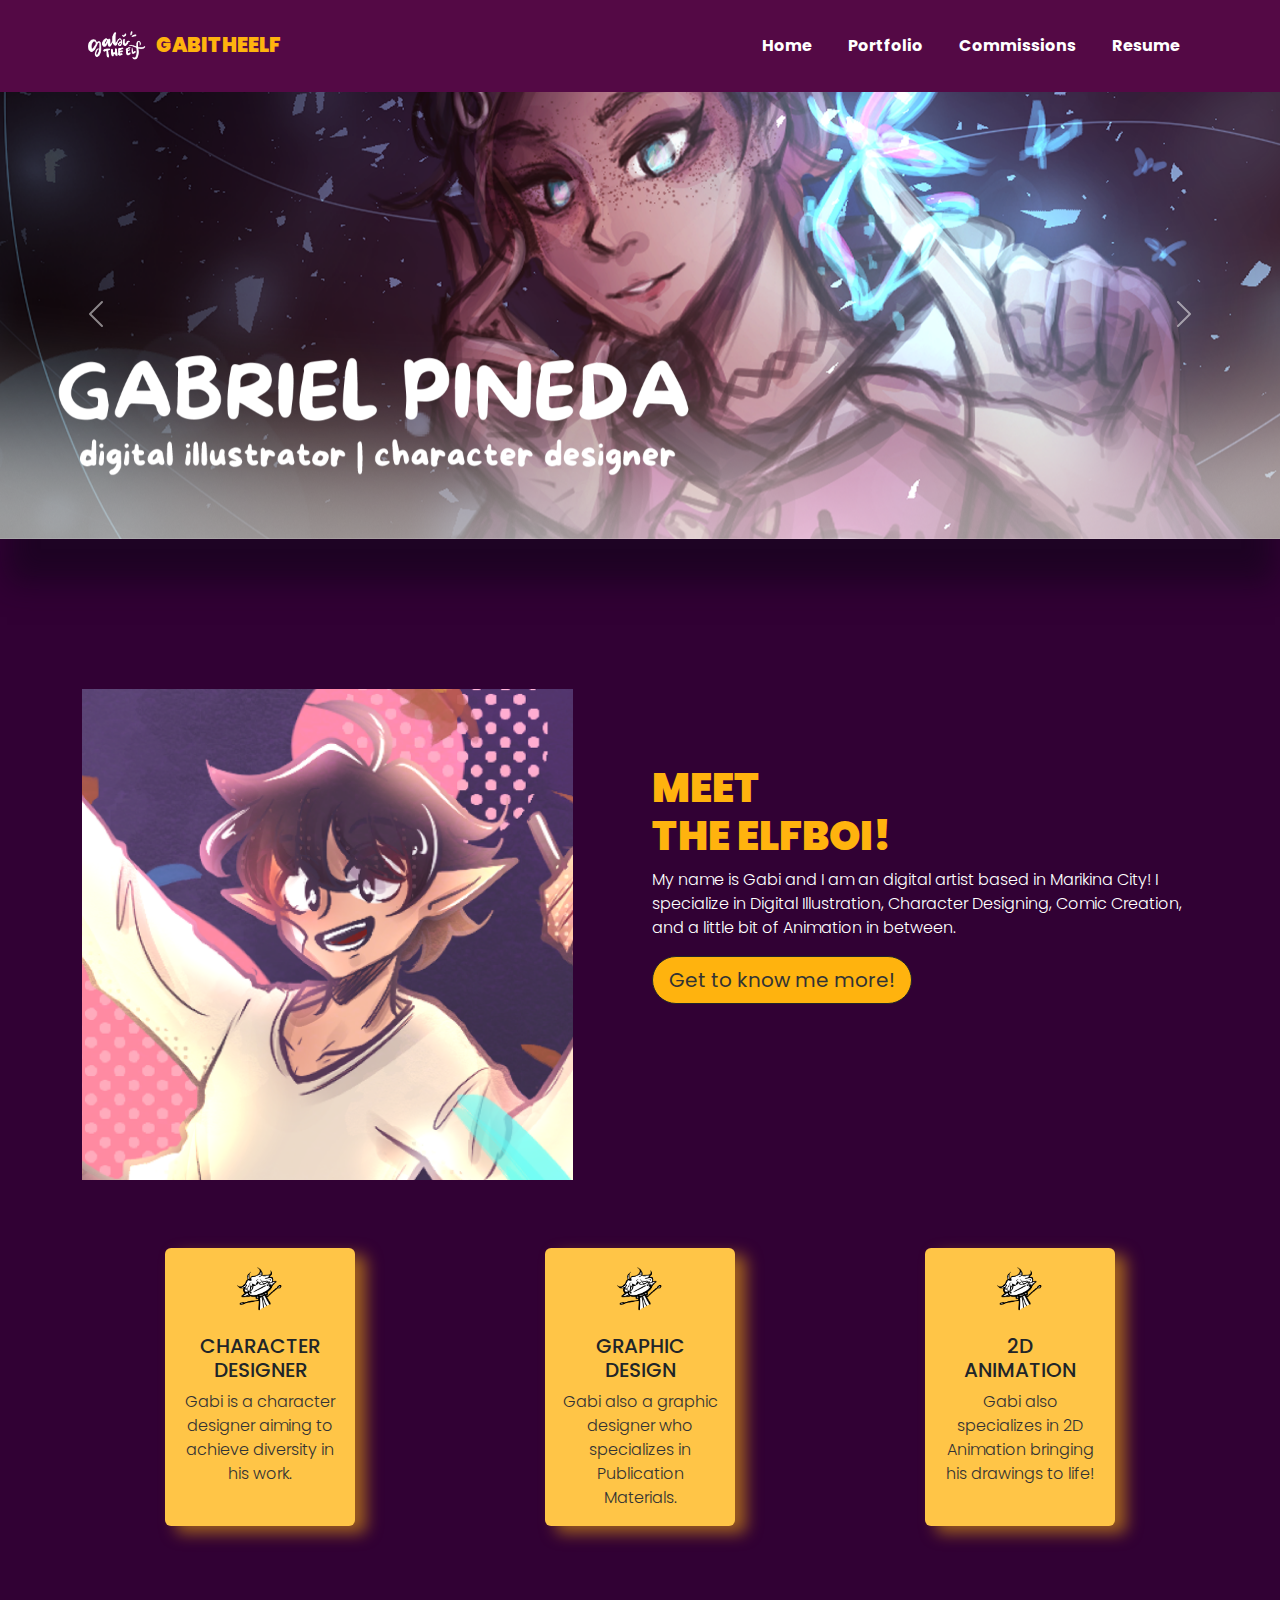
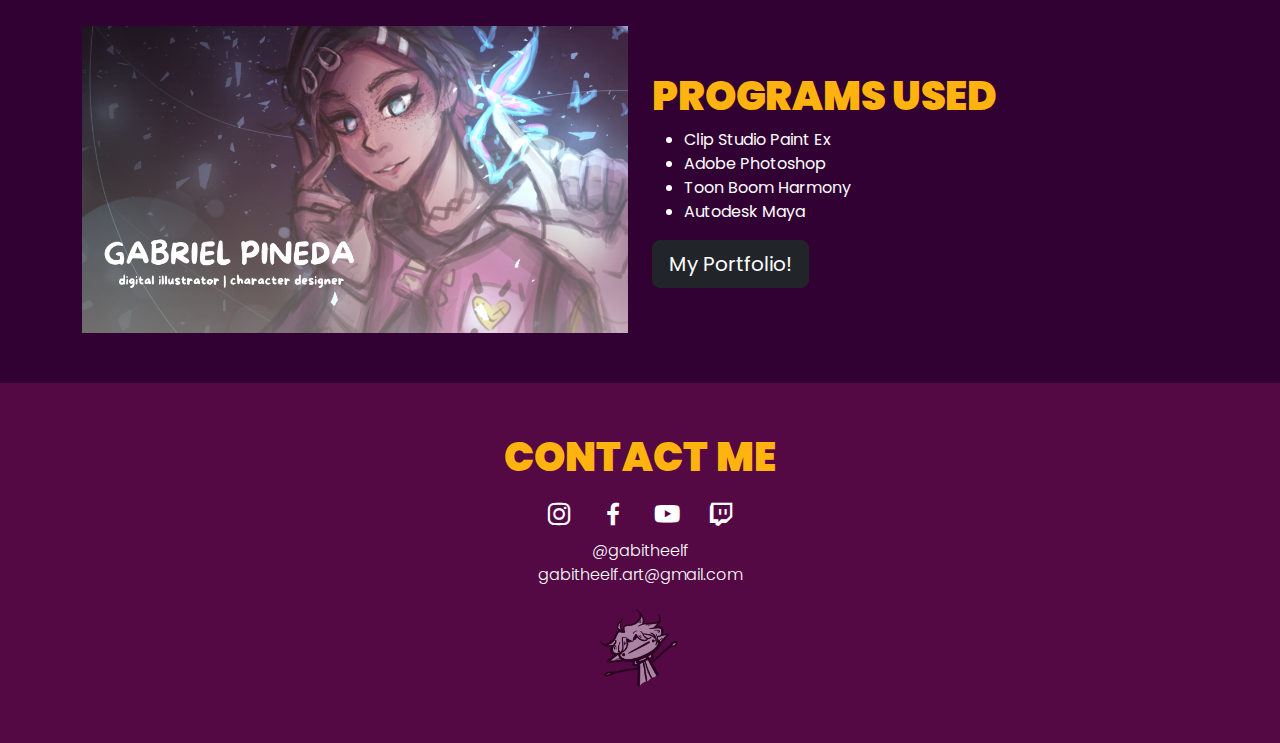
==== homepage.html @ e0ad1ab9 "Update homepage.html" ====
<html>

<head>
  <title> Gabi's Elf Domain</title>

  <meta charset="utf-8">
  <meta name="viewport" content="width=device-width, initial-scale=1">

  <link rel="stylesheet" href="css/homepage.css">
  <link href="https://cdn.jsdelivr.net/npm/bootstrap@5.3.3/dist/css/bootstrap.min.css" rel="stylesheet">
  <link href='https://unpkg.com/boxicons@2.1.4/css/boxicons.min.css' rel='stylesheet'>


  <script src="https://cdn.jsdelivr.net/npm/@popperjs/core@2.11.8/dist/umd/popper.min.js"
    integrity="sha384-I7E8VVD/ismYTF4hNIPjVp/Zjvgyol6VFvRkX/vR+Vc4jQkC+hVqc2pM8ODewa9r"
    crossorigin="anonymous"></script>
  <script src="https://cdn.jsdelivr.net/npm/bootstrap@5.3.3/dist/js/bootstrap.min.js"
    integrity="sha384-0pUGZvbkm6XF6gxjEnlmuGrJXVbNuzT9qBBavbLwCsOGabYfZo0T0to5eqruptLy"
    crossorigin="anonymous"></script>
</head>



<body>

  
  <!-- NAVBAR-->
  <nav class="py-3 navbar navbar-expand-lg fixed-top auto-hiding-navbar">
    <div class="container">
      <a class="navbar-brand" href="#">
        <img src="assets/gabi_logo4 (2).png" class="logo" alt="logo" />
        <text class="brandcolor">Gabitheelf</text>
      </a>
      <button class="navbar-toggler" type="button" data-bs-toggle="collapse" data-bs-target="#navbarSupportedContent"
        aria-controls="navbarSupportedContent" aria-expanded="false" aria-label="Toggle navigation">
        <span class="navbar-toggler-icon"></span>
      </button>
      <div class="collapse navbar-collapse" id="navbarSupportedContent">
        <ul class="navbar-nav ms-auto items">
          <li class="nav-item">
            <a class="nav-link" aria-current="page" href="homepage.html">Home</a>
          </li>
          <li class="nav-item">
            <a class="nav-link" href="portfolio.html">Portfolio</a>
          </li>
          <li class="nav-item">
            <a class="nav-link" href="services.html">Commissions</a>
          </li>
          <li class="nav-item">
            <a class="nav-link" href="resume.html">Resume</a>
          </li>
        </ul>

      </div>
    </div>
  </nav>
  <!-- END -->

  <!--Carousel Header -->

  <div id="carouselExampleAutoplaying" class="carousel slide carousel-fade" data-bs-ride="carousel">
    <div class="carousel-inner">
      <div class="carousel-item active">
        <img src="assets/GabiSplashArt.png" class="d-block w-100" alt="...">
      </div>
      <div class="carousel-item">
        <img src="assets/GabiSplashArt2.png" class="d-block w-100" alt="...">
      </div>
      <div class="carousel-item">
        <img src="assets/GabiSplashArt3.png" class="d-block w-100" alt="...">
      </div>
      <div class="carousel-item">
        <img src="assets/GabiSplashArt4.png" class="d-block w-100" alt="...">
      </div>
    </div>
    <button class="carousel-control-prev" type="button" data-bs-target="#carouselExampleAutoplaying" data-bs-slide="prev">
      <span class="carousel-control-prev-icon" aria-hidden="true"></span>
      <span class="visually-hidden">Previous</span>
    </button>
    <button class="carousel-control-next" type="button" data-bs-target="#carouselExampleAutoplaying" data-bs-slide="next">
      <span class="carousel-control-next-icon" aria-hidden="true"></span>
      <span class="visually-hidden">Next</span>
    </button>
  </div>

  <!--Carousel END-->

  <!-- PROFILE Section-->
  <section id="hero">
    <div class="container">
      <div class="row">
        <div class="col img-col">
          <img src="assets/2024-gabi7.png" alt="GABI ICON" class="img-fluid">
        </div>
        <div class="col">
          <h1>Meet <br> The Elfboi!</h1>
          <p>My name is Gabi and I am an digital artist based
            in Marikina City! I specialize in Digital Illustration,
            Character Designing, Comic Creation, and a little bit
            of Animation in between.
            <br>
          </p>
          <a href="https://www.instagram.com/gabitheelf" target="_blank">
          <button type="button" class="btn btn-dark btn-lg">Get to know me more!</button></a>
        </div>
        
      </div>

      <br><br>
      <div class="row cards">
        <div class="col-md-4 d-flex justify-content-center p-0">
          <div class="card skills" style="width: 80%;">
            <div class="card-body">
              <img src="assets/ELF-bw.png" alt="serviceone" class="icon" />
              <h5 class="card-title">CHARACTER<br>DESIGNER</h5>
              <p class="card-text">Gabi is a character designer aiming to
                achieve diversity in his work.
              </p>
            </div>
          </div>
        </div>
      
        <div class="col-md-4 d-flex justify-content-center p-0">
          <div class="card skills" style="width: 80%;">
            <div class="card-body">
              <img src="assets/ELF-bw.png" alt="servicetwo" class="icon" />
              <h5 class="card-title">GRAPHIC<br>DESIGN</h5>
              <p class="card-text">Gabi also a graphic designer who specializes
                in Publication Materials.
              </p>
            </div>
          </div>
        </div>
      
        <div class="col-md-4 d-flex justify-content-center p-0">
          <div class="card skills" style="width: 80%;">
            <div class="card-body">
              <img src="assets/ELF-bw.png" alt="servicethree" class="icon" />
              <h5 class="card-title">2D<br>ANIMATION</h5>
              <p class="card-text">Gabi also specializes in 2D Animation
                bringing his drawings to life!
              </p>
            </div>
          </div>
        </div>
      </div>

    </div>
  </section>
  <!-- End PROFILE-->

  <!--PROGRAMS-->
  <section id="about-us">
    <div class="container">
      <div class="row align-items-center">
        <div class="col">
          <img src="assets/clove-valo.png" alt="" class="img-fluid" />
        </div>

        <div class="col">
          <h1>PROGRAMS USED</h1>
          <ul class="programs">
            <li>Clip Studio Paint Ex</li>
            <li>Adobe Photoshop</li>
            <li>Toon Boom Harmony</li>
            <li>Autodesk Maya</li>
          </ul>
          <a href="portfolio.html>
          <button type="button" class="btn btn-dark btn-lg">My Portfolio!</button> </a>
        </div>
      </div>
    </div>
  </section>
  <!--END Programs-->

  

<!-- Contact Us-->
<section id="contact">
  <div class="container">
    <div class="row align-items-center projects">
      <div class="col">
        <h1>Contact Me</h1>
        
        <a href="https://www.instagram.com/gabitheelf" target="_blank">
          <i class='bx bxl-instagram socials' ></i></a>
        
        <a href="https://www.facebook.com/profile.php?id=100093339731909" target="_blank"> 
          <i class='bx bxl-facebook socials' ></i></a>
        
        <a href="https://www.youtube.com/@gabitheelf" target="_blank"> 
          <i class='bx bxl-youtube socials' ></i></a>

        <a href="https://www.twitch.tv/gabitheelf_" target="_blank">
        <i class='bx bxl-twitch socials' ></i> </a>
        <p> @gabitheelf <br> gabitheelf.art@gmail.com</p>

        <img src="assets/ELF-bw.png" class="copyright">
      </div>
    </div>
  </div>
</section>
<!-- Contact END-->

</body>

</html>
---- css/homepage.css ----
@import url("https://fonts.googleapis.com/css2?family=Poppins:wght@300;400;500;600;700;800;900&display=swap");

* {
    margin: 0;
    padding: 0;
    box-sizing: border-box;
    font-family: "Poppins", "sans-serif";
}


body {
    display: block;
    overflow-x: hidden;
    padding-top: 90px;
}

nav {
    background-color: rgb(84, 9, 69);
    color: #fff;
}

a.nav-link {
    color: #fff !important;
    font-weight: 700 !important;
}

a.nav-link.active {
    color: #fff;
}


.navbar-brand img {
    max-height: 50px;
}

.navbar-brand {
    font-size: 24px;
    text-transform: uppercase;
    font-weight: 900;
    color: #683aa4;
}

.brandcolor {
    color: rgb(255, 179, 14);
}

section {
    background-color: #310134;
}

nav ul li a {
    font-size: 22px;
    margin: auto 10px;
}

a.nav-link:hover {
    color: rgb(253, 156, 0) !important;
    transform: translateY(10%) !important;
    transition: 0.1s ease-in-out;
}


section {
    padding-top: 50px;
    padding-bottom: 50px
}

section h1 {
    text-transform: uppercase;
    font-weight: 900;
    color: rgb(255, 179, 14);
    text-align: left;
    
}

section p {
    font-size: 16px;
    font-weight: 300;
    color: #fff;
}

.card-text {
    color: #333;
}

.programs {
    color: #fff;
}

.skills {
    margin-top: 20px;
    max-width: 50%;
}


button {
    max-width: 70%;
    border-radius: 50px !important;
}

button.btn {
    background-color: rgb(255, 179, 14);
    color: #333;
}

#hero .col {
    justify-content: center;
    flex-direction: column;
    display: flex;
}

#hero .img-col {
    justify-content: flex-end;
    margin-top: 100px;
}

#hero img {
    max-width: 90% !important;
    width: 90%;
    
}

#hero .card {
    box-shadow: 11px 7px 16px rgba(255, 179, 14, 0.535);
    border: 0;
    text-align: center;
    background-color: rgb(255, 197, 71)
}

#hero .icon {
    width: 50px;
    height: 50px;
    margin-bottom: 20px;

}

#projects .projects {
    margin-bottom: 50px;

}

#contact {
    text-align: center;
    background-color: rgb(84, 9, 69);
    color: white;
}

#contact h1 {
    text-align: center;
}

.copyright {
    max-height: 90px;
    opacity: 50%;
}

.carousel-inner {
    box-shadow: 1px 50px 28px -6px rgba(24,4,31,0.75);

}

i.socials {
    font-size: 30px;
    margin: 10px;
  }

a:link {
    color: white;
    top: 0;
    transition: top ease 0.5s;
  }
  a:visited {
    color: white;
    text-decoration: none;
  }
  
  i.socials:hover{ 
    transform: translateY(-10px);
    transition: ease-in-out 0.3s;
  }
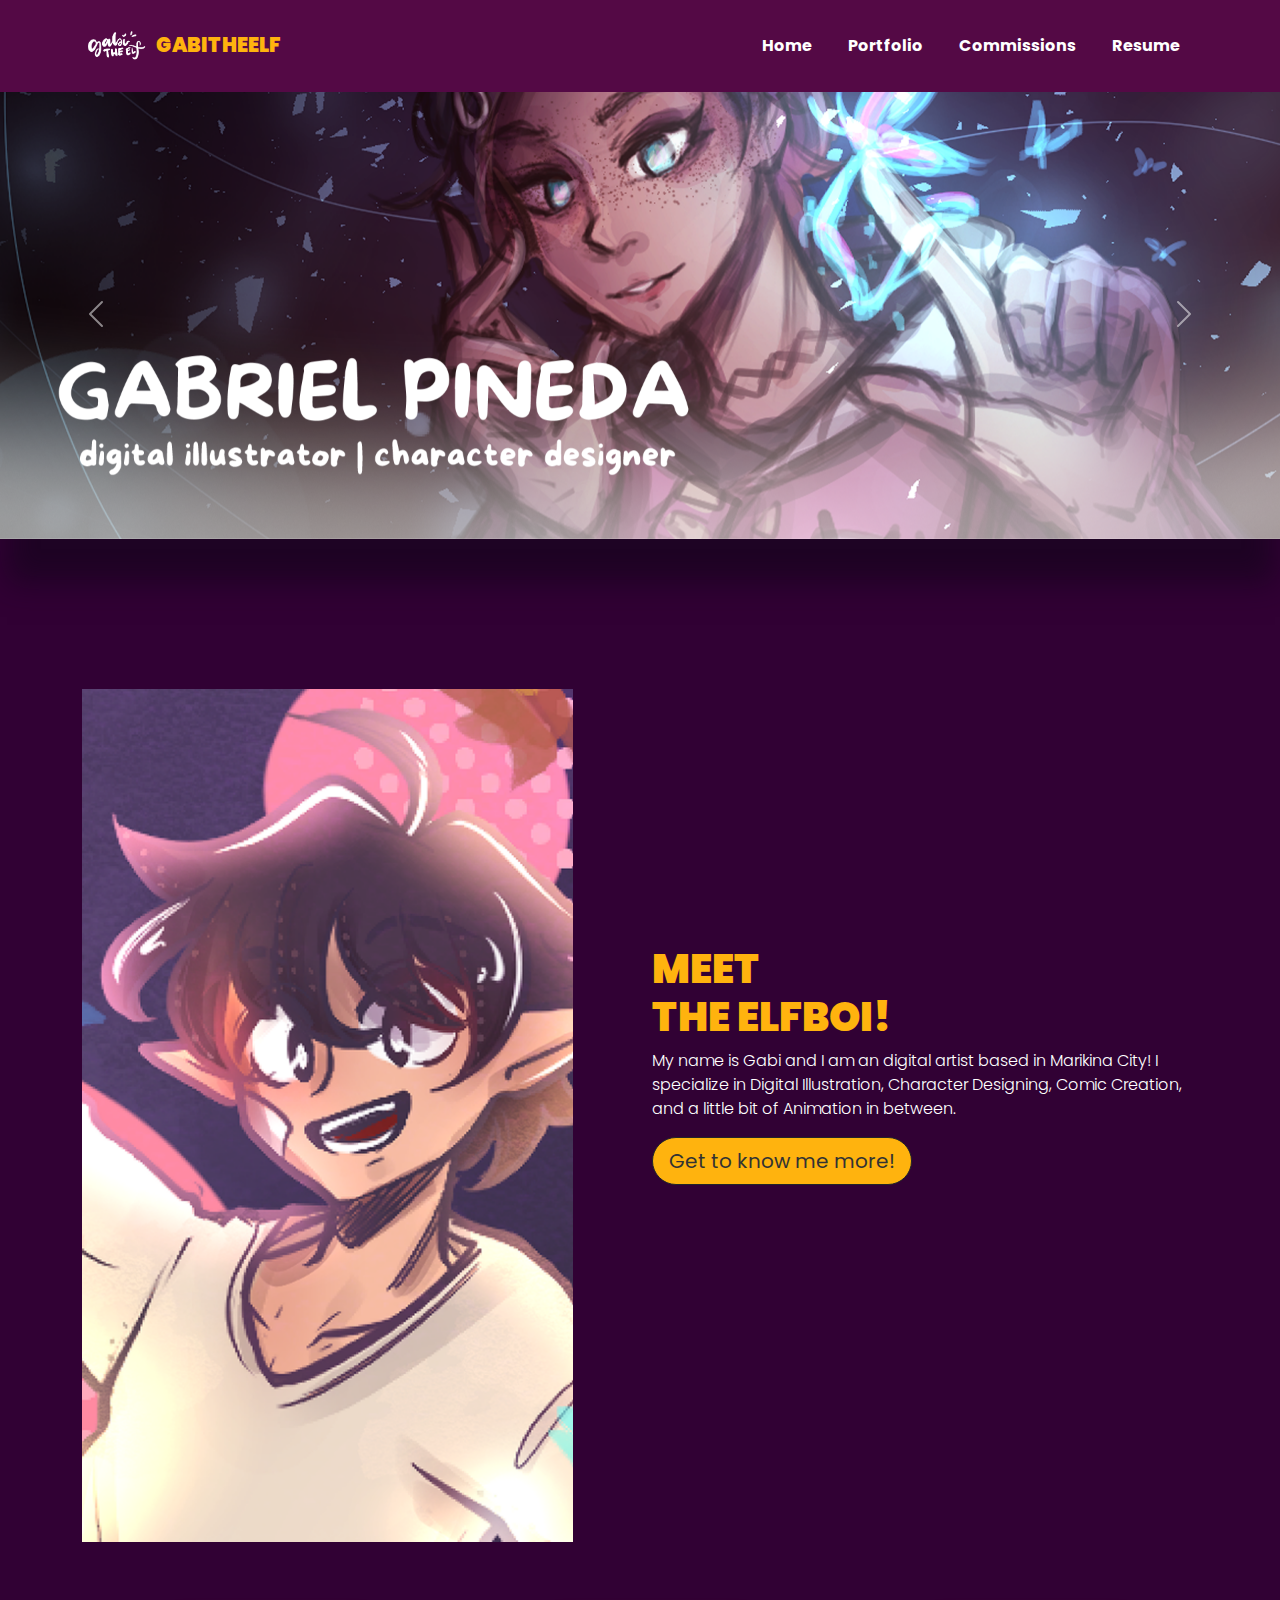
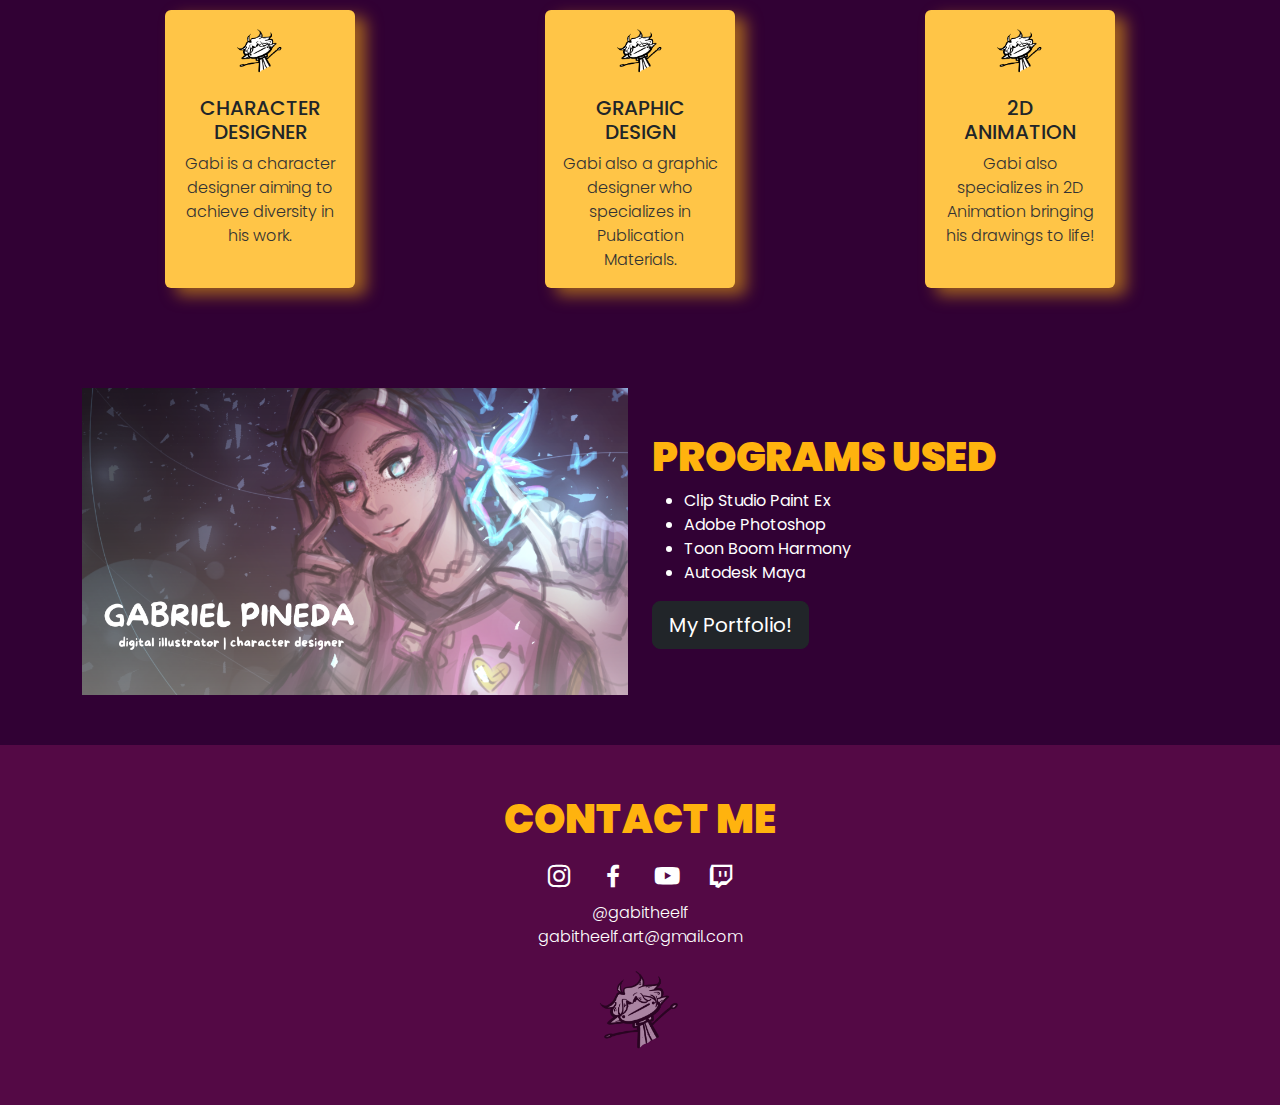
==== commit 3374854f: "Update homepage.html" ====
--- a/homepage.html
+++ b/homepage.html
@@ -90,7 +90,7 @@
     <div class="container">
       <div class="row">
         <div class="col img-col">
-          <img src="assets/2024-gabi7.png" alt="GABI ICON" class="img-fluid">
+          <img src="assets/mobile2024-gabi7.png" alt="GABI ICON" class="img-fluid">
         </div>
         <div class="col">
           <h1>Meet <br> The Elfboi!</h1>
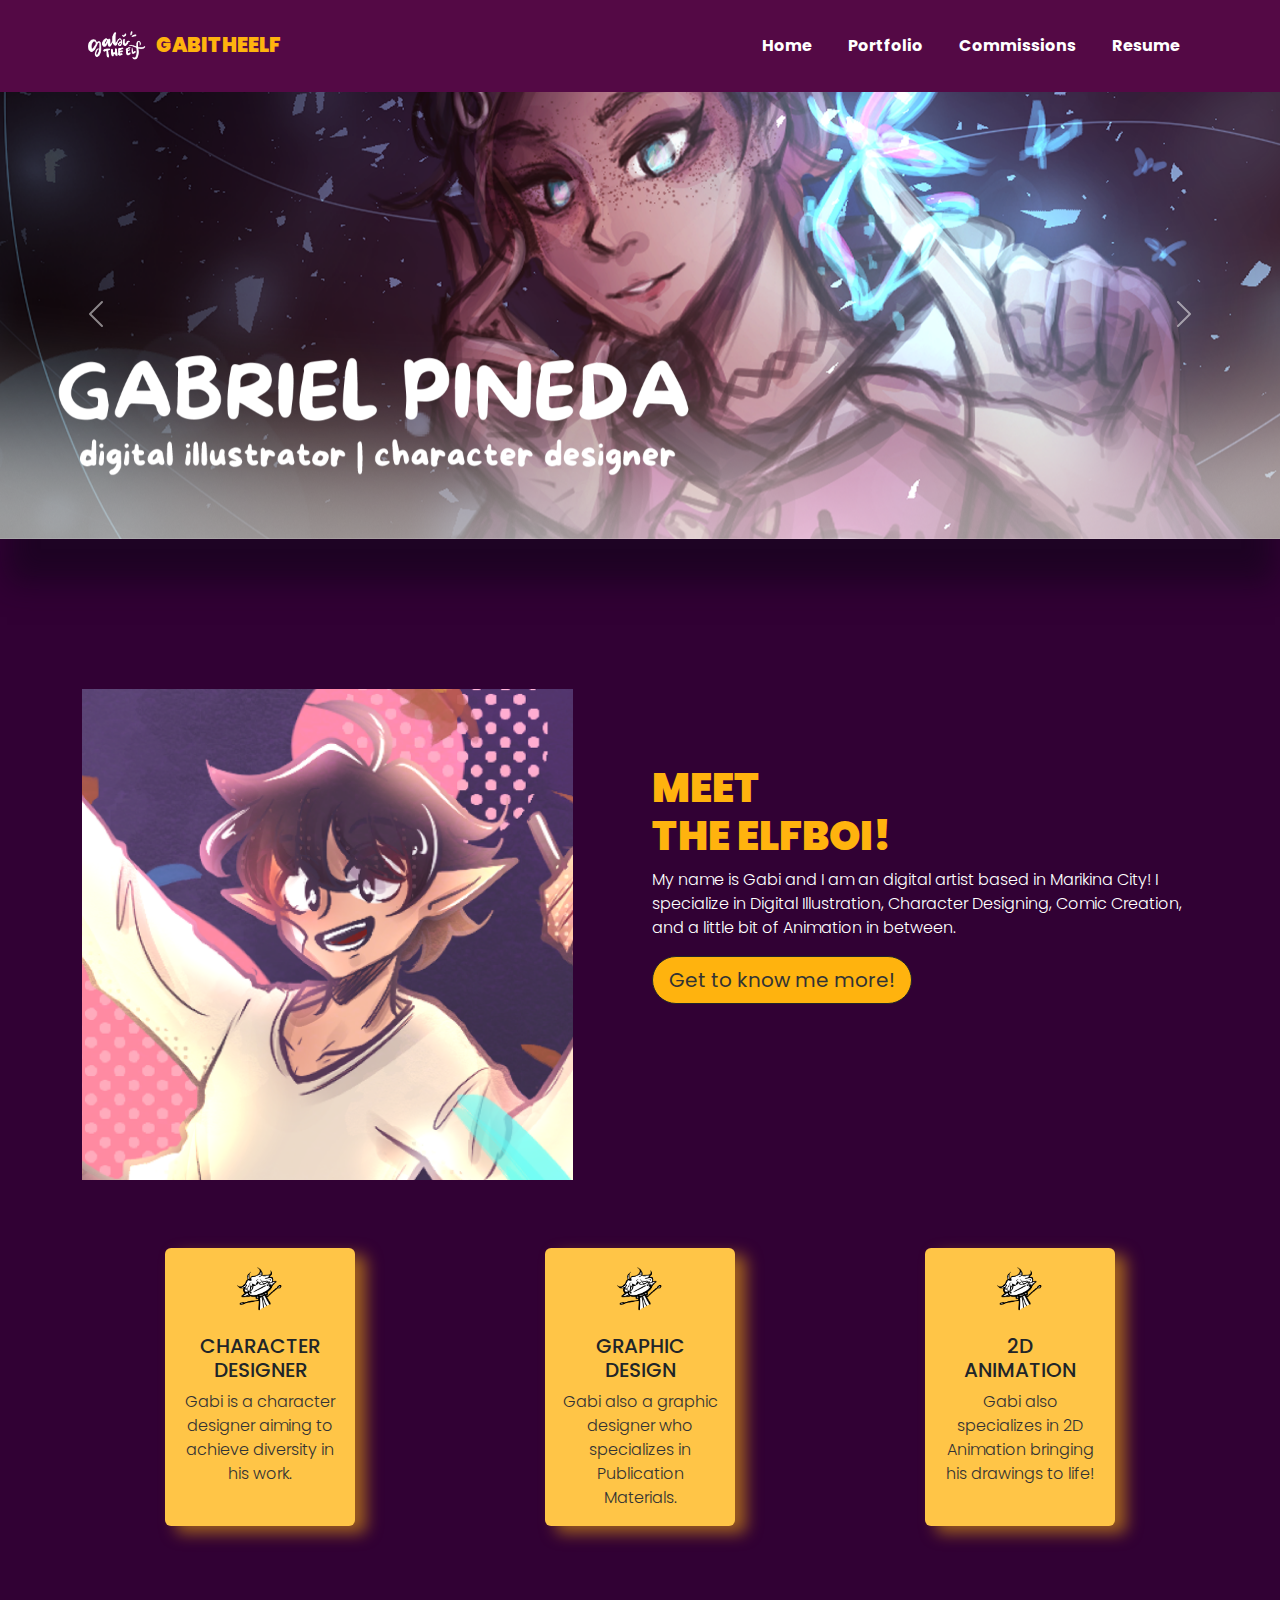
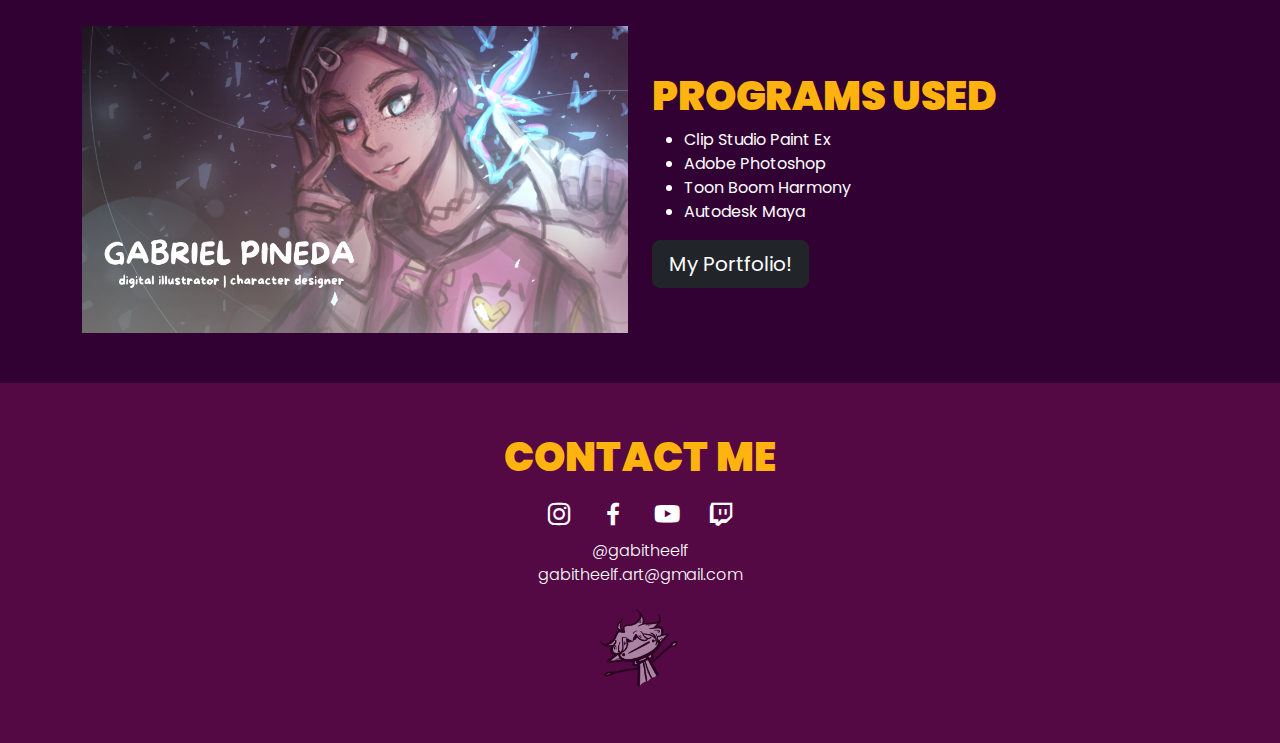
==== commit 0912d125: "Update homepage.html" ====
--- a/homepage.html
+++ b/homepage.html
@@ -90,7 +90,7 @@
     <div class="container">
       <div class="row">
         <div class="col img-col">
-          <img src="assets/mobile2024-gabi7.png" alt="GABI ICON" class="img-fluid">
+          <img src="assets/2024-gabi7.png" alt="GABI ICON" class="img-fluid">
         </div>
         <div class="col">
           <h1>Meet <br> The Elfboi!</h1>
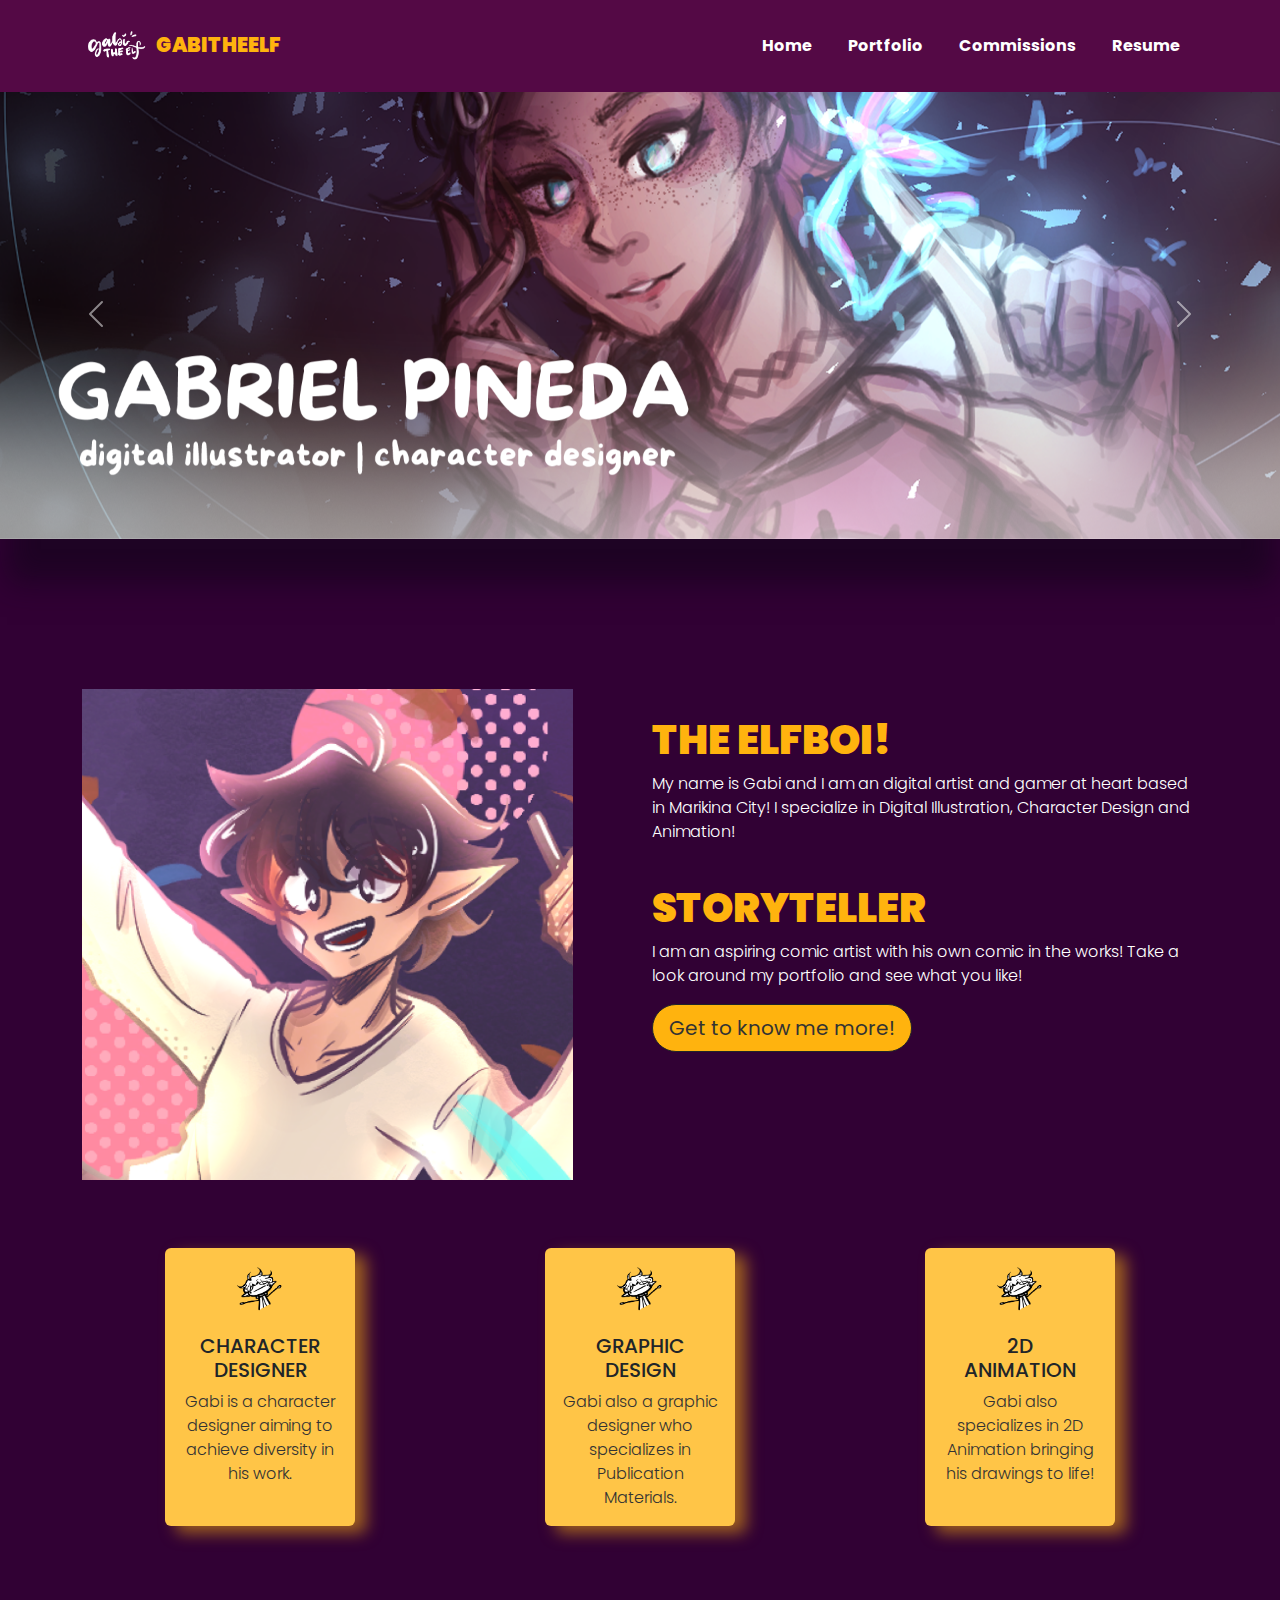
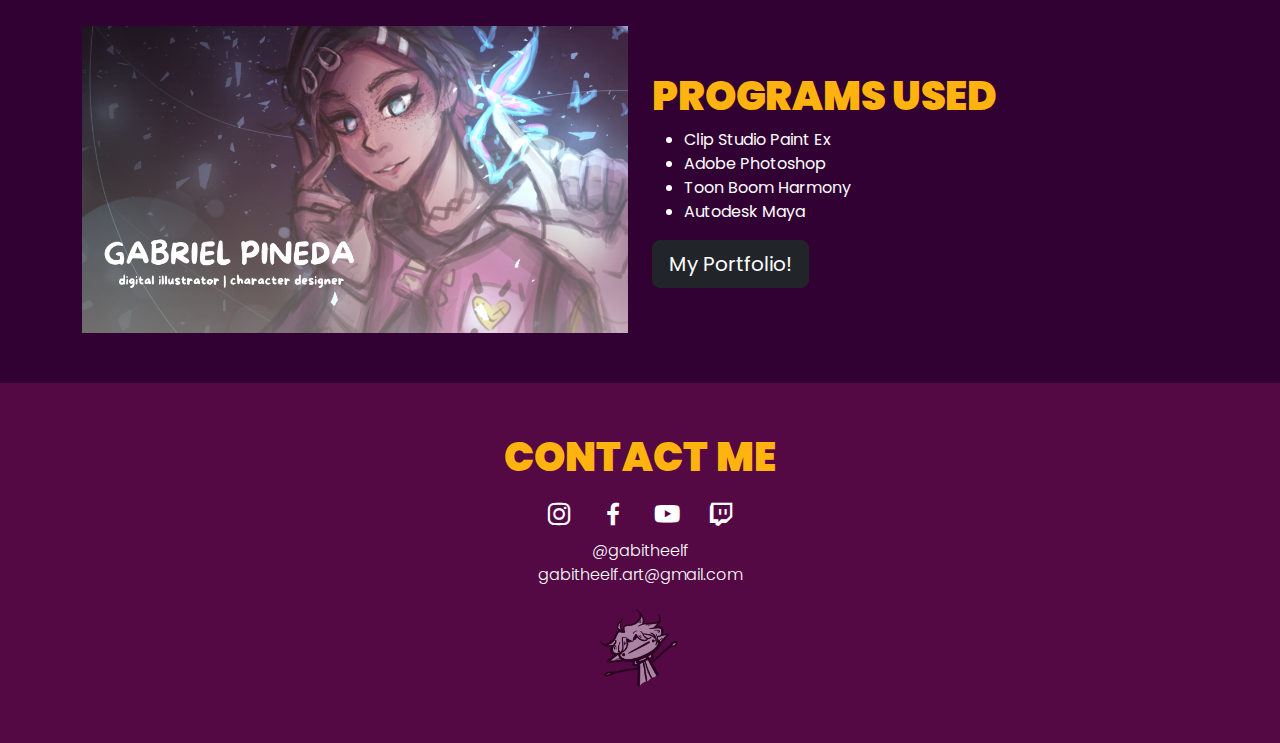
==== commit b40c91bf: "Update homepage.html" ====
--- a/homepage.html
+++ b/homepage.html
@@ -17,6 +17,14 @@
   <script src="https://cdn.jsdelivr.net/npm/bootstrap@5.3.3/dist/js/bootstrap.min.js"
     integrity="sha384-0pUGZvbkm6XF6gxjEnlmuGrJXVbNuzT9qBBavbLwCsOGabYfZo0T0to5eqruptLy"
     crossorigin="anonymous"></script>
+
+<style>
+      @media (max-width: 768px) { /* Adjust the max-width as needed */
+    .img-col img {
+        content: url('assets/mobile2024-gabi7.png'); /* Mobile image */
+      }
+    }
+    </style>
 </head>
 
 
@@ -93,12 +101,15 @@
           <img src="assets/2024-gabi7.png" alt="GABI ICON" class="img-fluid">
         </div>
         <div class="col">
-          <h1>Meet <br> The Elfboi!</h1>
-          <p>My name is Gabi and I am an digital artist based
-            in Marikina City! I specialize in Digital Illustration,
-            Character Designing, Comic Creation, and a little bit
-            of Animation in between.
-            <br>
+          <h1> The Elfboi!</h1>
+          <p>My name is Gabi and I am an digital artist and gamer at heart based
+            in Marikina City! I specialize in Digital Illustration, Character Design and Animation!
+            <br><br>
+
+            <h1>Storyteller</h1>
+            <p>
+            I am an aspiring comic artist with his own comic in
+            the works! Take a look around my portfolio and see what you like!
           </p>
           <a href="https://www.instagram.com/gabitheelf" target="_blank">
           <button type="button" class="btn btn-dark btn-lg">Get to know me more!</button></a>
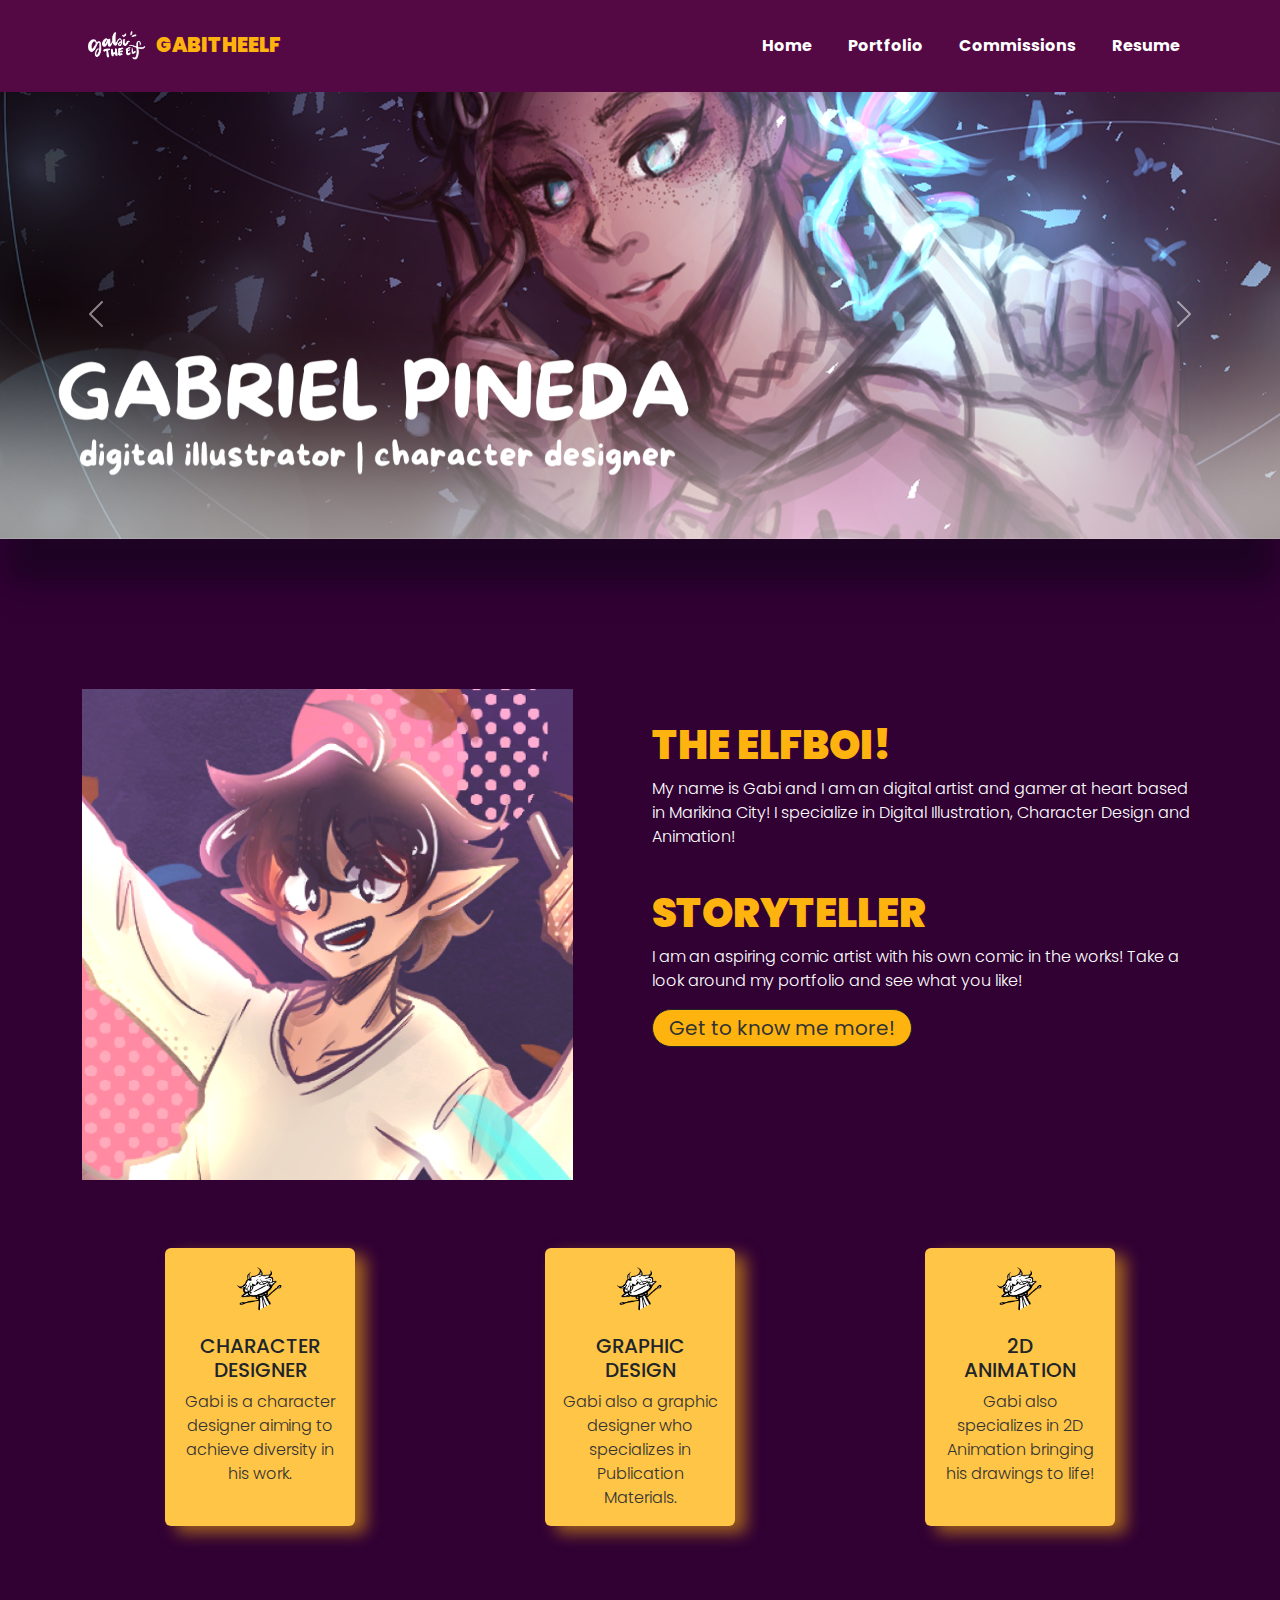
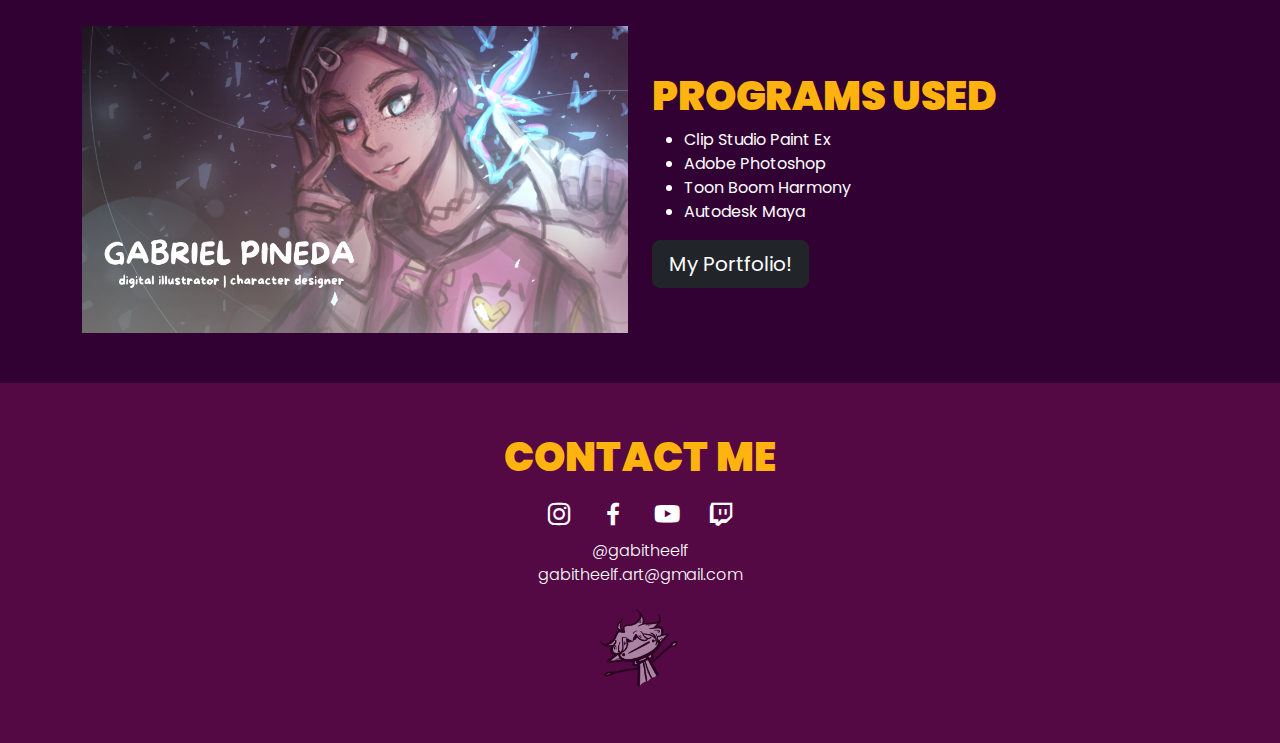
==== commit 4e839ced: "Update homepage.html" ====
--- a/homepage.html
+++ b/homepage.html
@@ -22,6 +22,7 @@
       @media (max-width: 768px) { /* Adjust the max-width as needed */
     .img-col img {
         content: url('assets/mobile2024-gabi7.png'); /* Mobile image */
+        margin-top: -50px;
       }
     }
     </style>
--- a/css/homepage.css
+++ b/css/homepage.css
@@ -101,6 +101,7 @@
 button.btn {
     background-color: rgb(255, 179, 14);
     color: #333;
+    line-height: 1;
 }
 
 #hero .col {
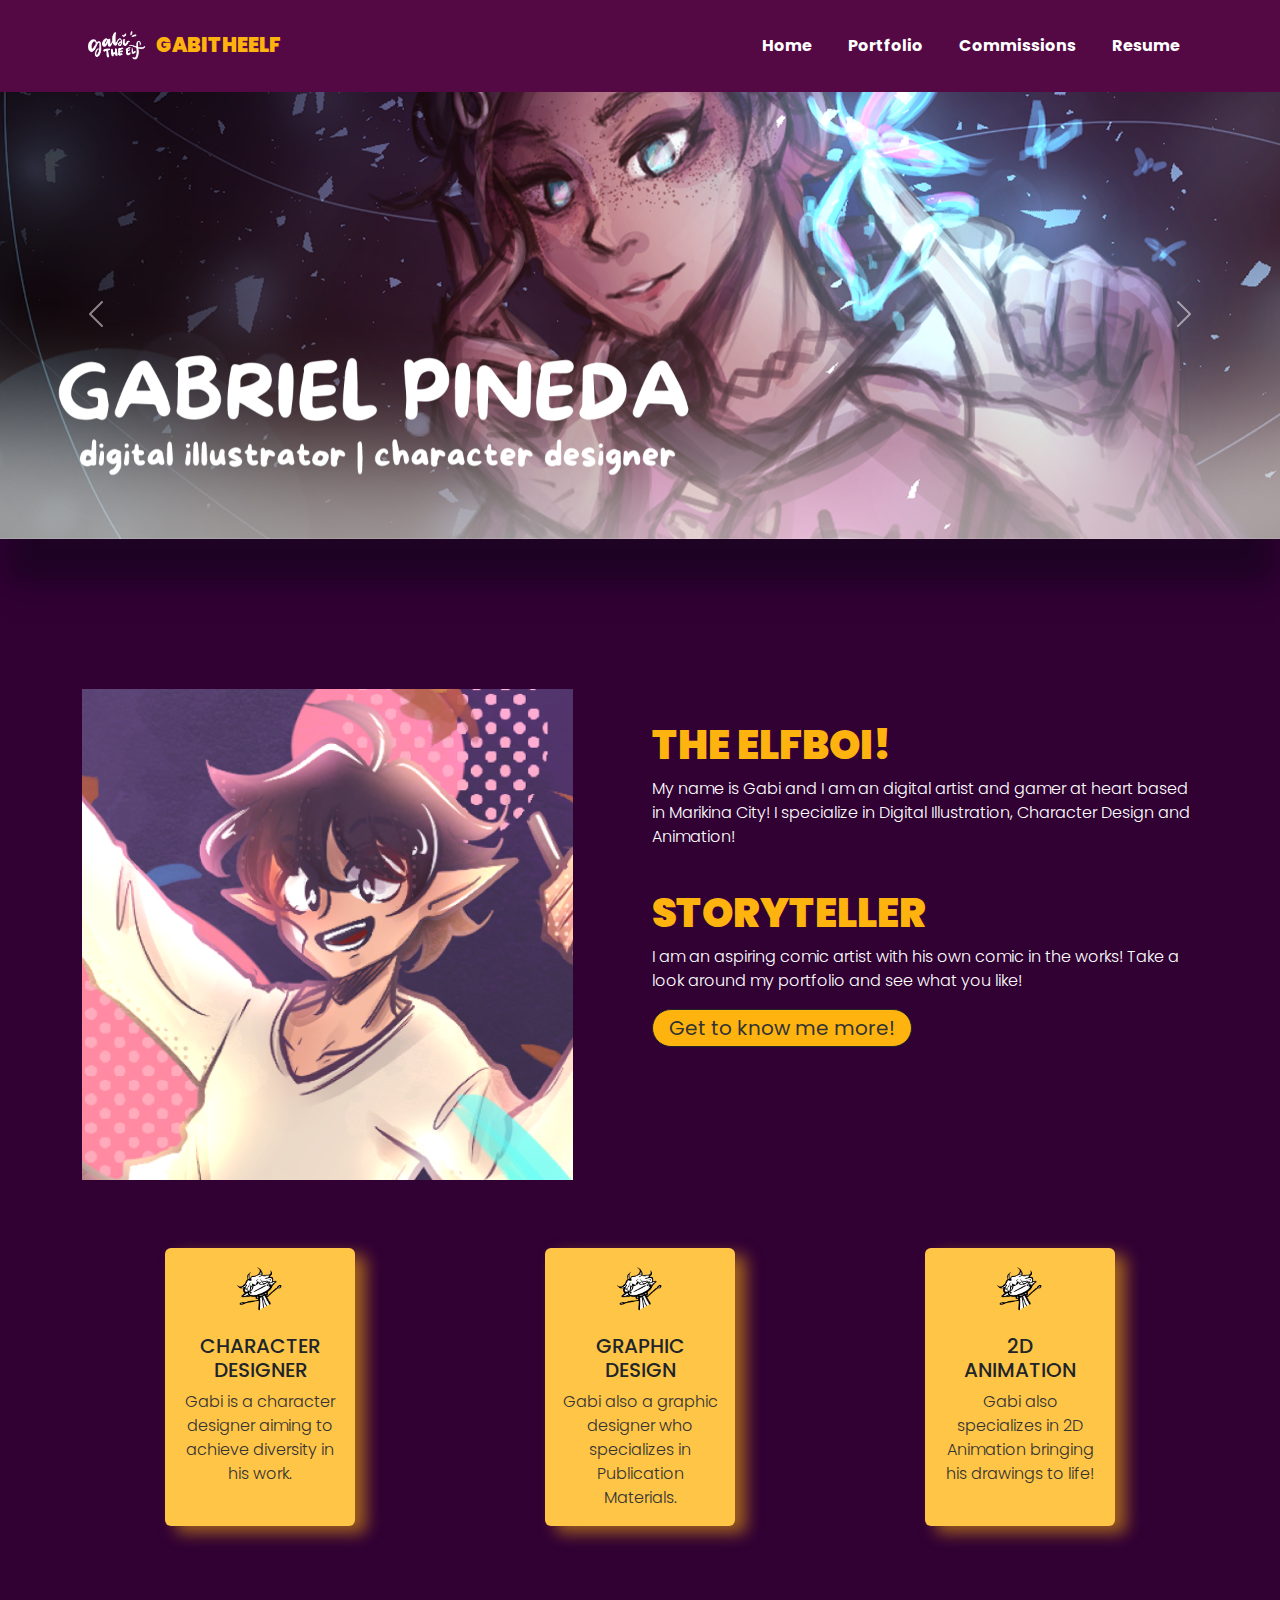
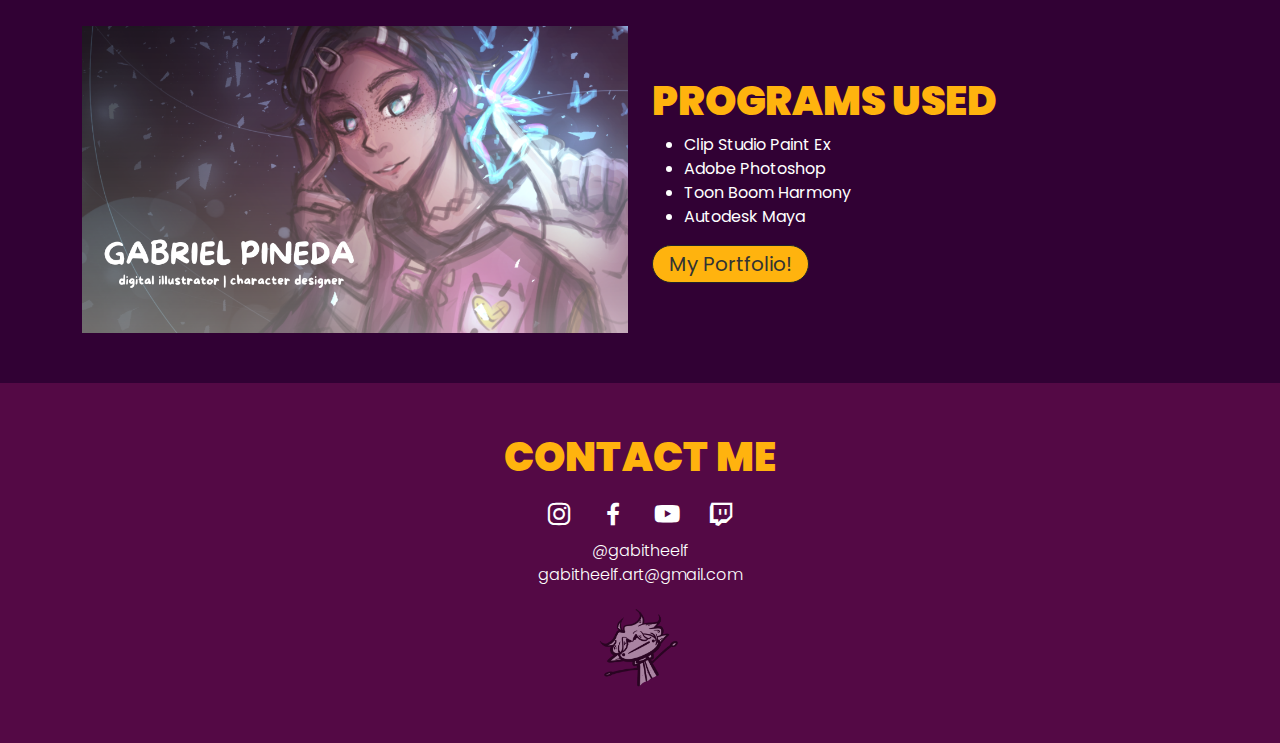
==== commit 0888cf81: "Update homepage.html" ====
--- a/homepage.html
+++ b/homepage.html
@@ -177,7 +177,7 @@
             <li>Toon Boom Harmony</li>
             <li>Autodesk Maya</li>
           </ul>
-          <a href="portfolio.html>
+          <a href="portfolio.html">
           <button type="button" class="btn btn-dark btn-lg">My Portfolio!</button> </a>
         </div>
       </div>
